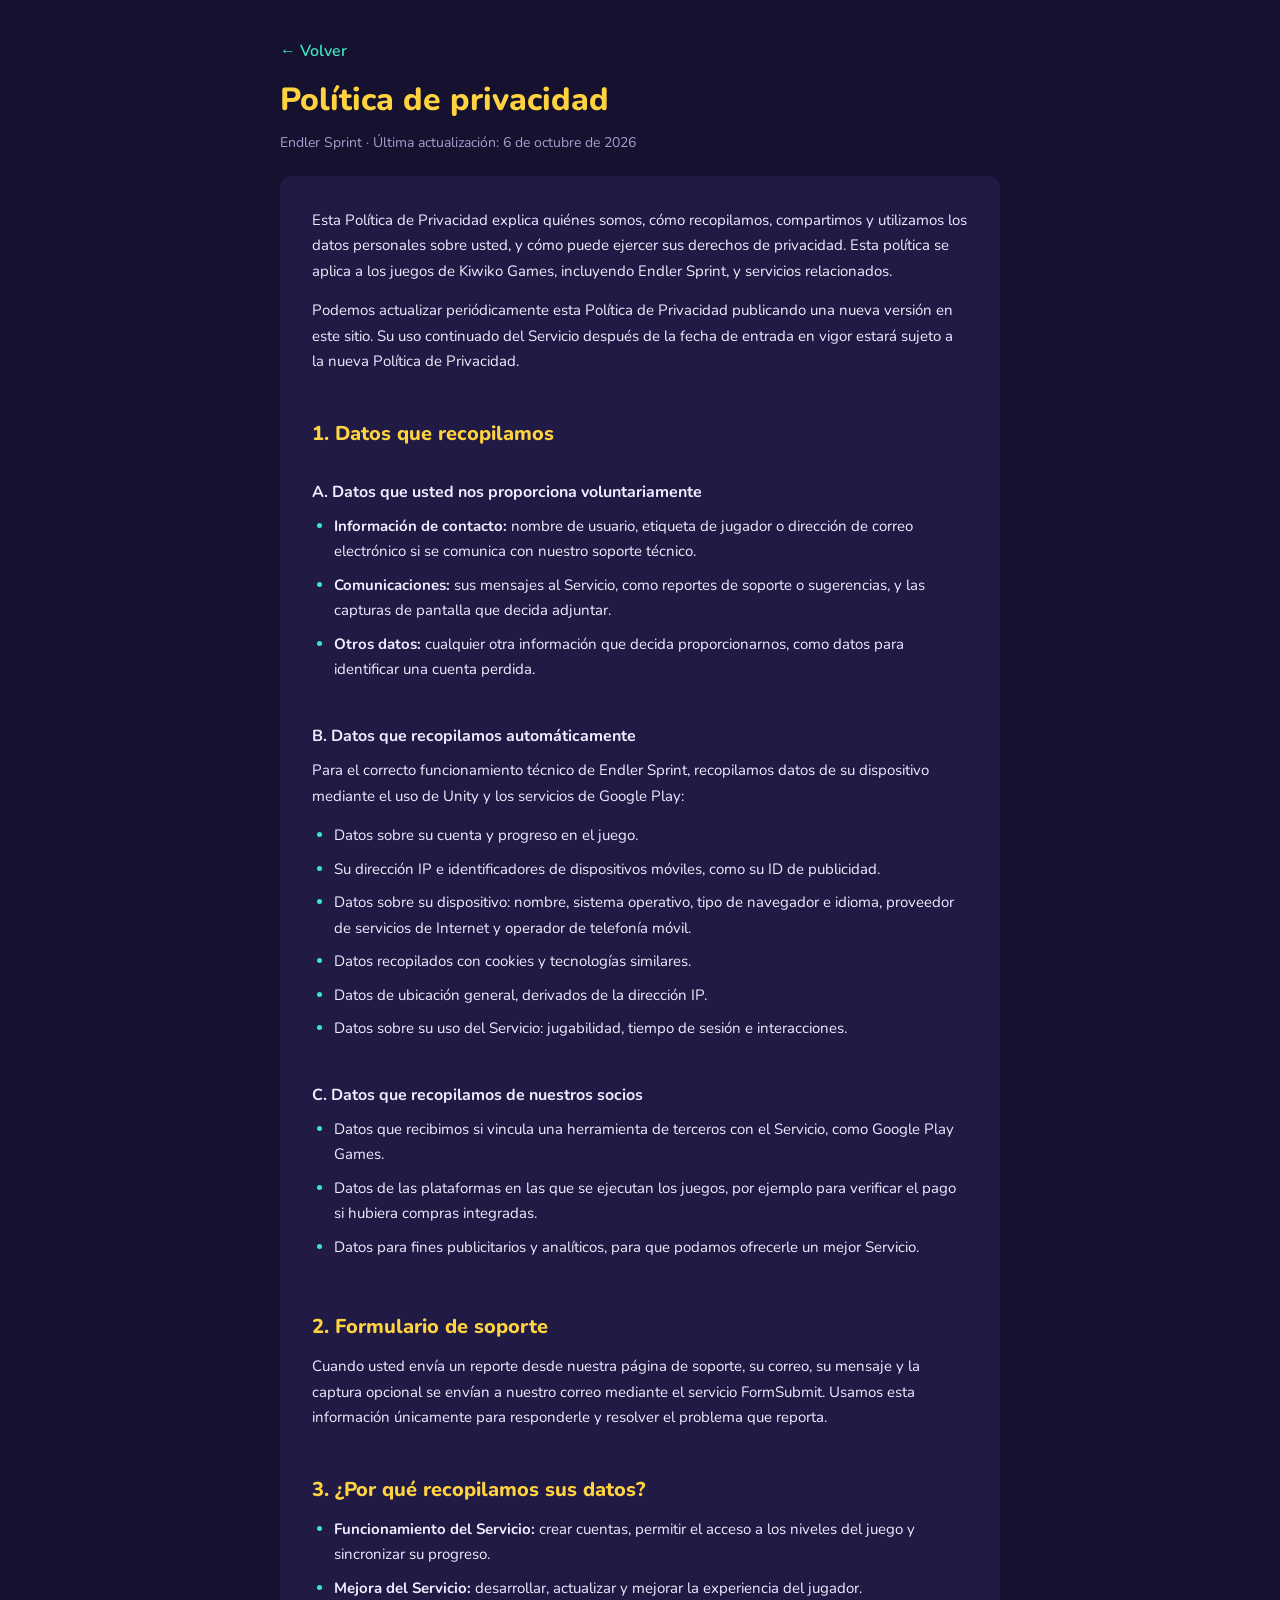
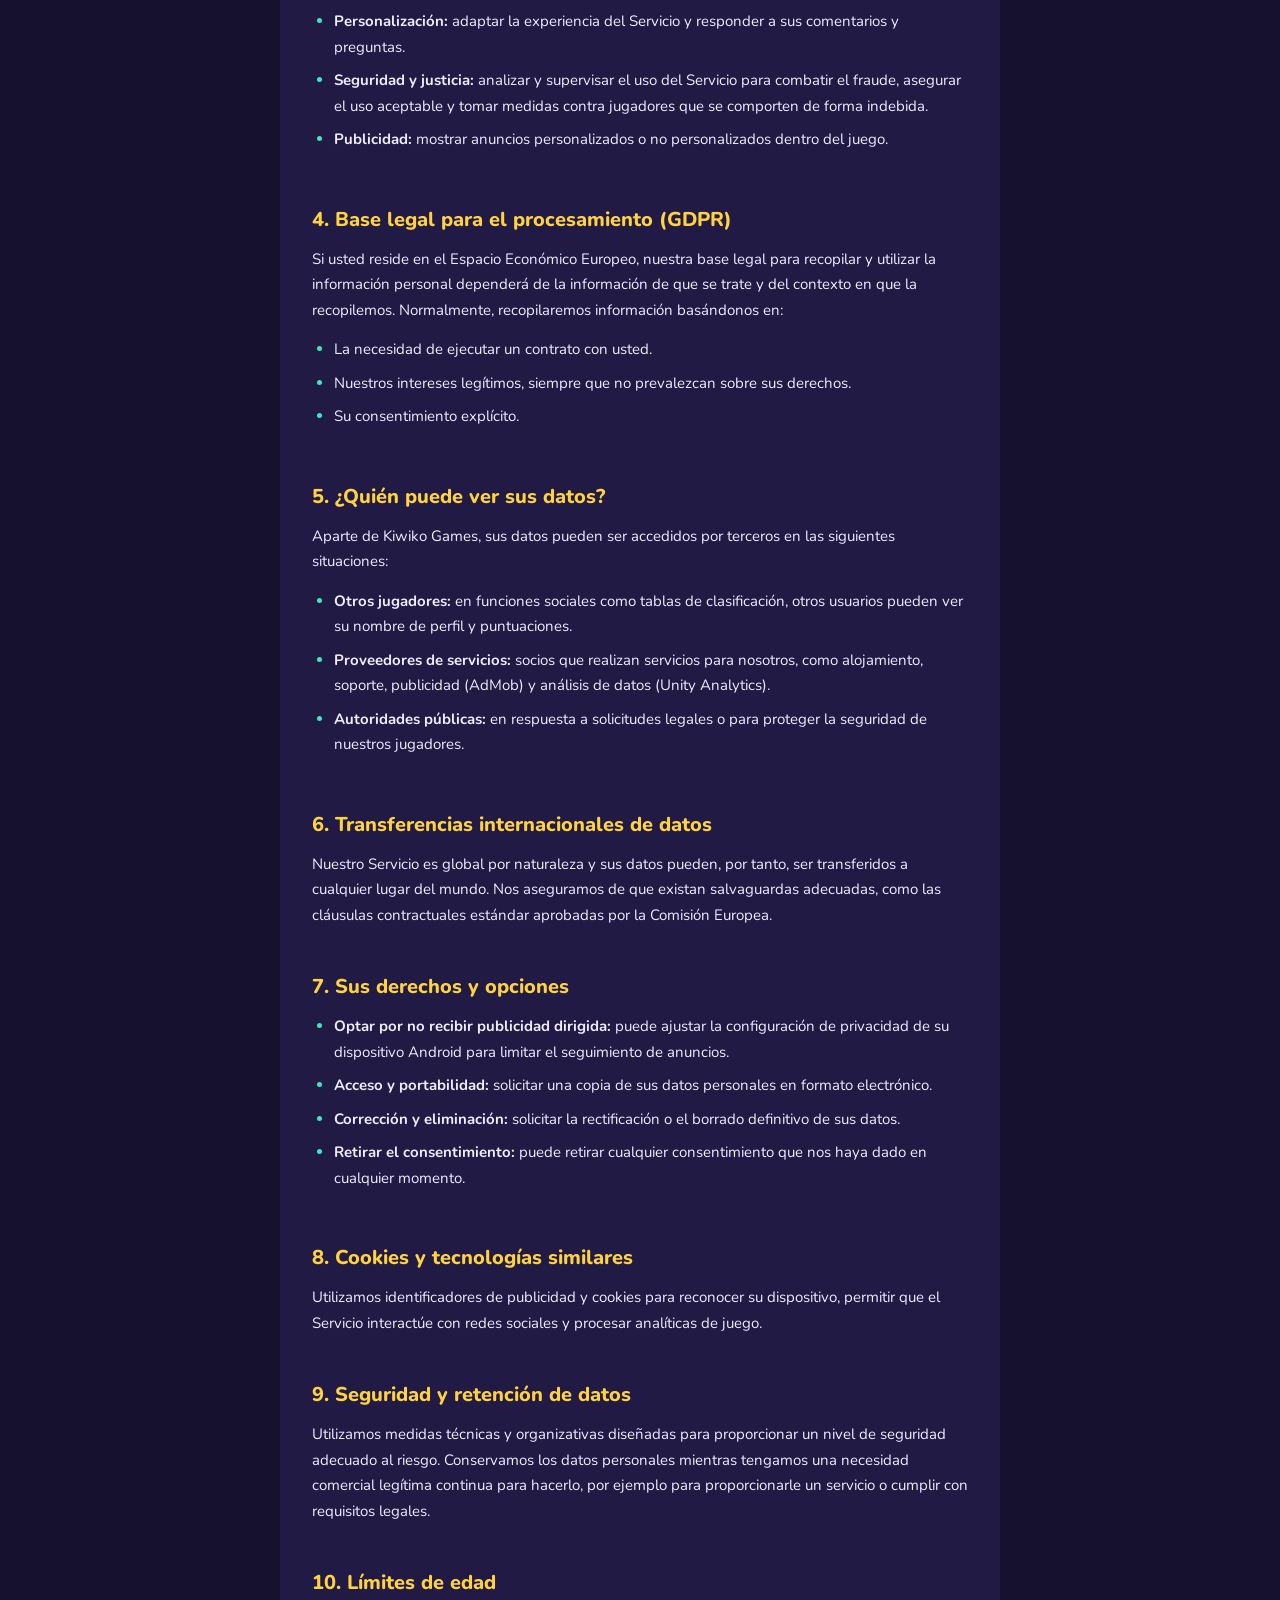
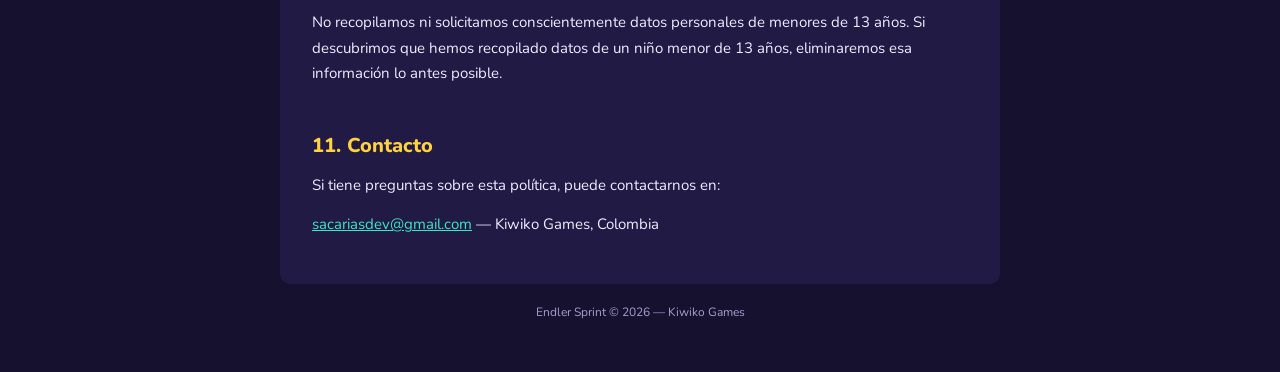
==== privacy.html @ c8836e33 "Add files via upload" ====
<!DOCTYPE html>
<html lang="es">
<head>
<meta charset="UTF-8">
<meta name="viewport" content="width=device-width, initial-scale=1.0">
<title>Endler Sprint — Política de privacidad</title>
<link rel="preconnect" href="https://fonts.googleapis.com">
<link rel="preconnect" href="https://fonts.gstatic.com" crossorigin>
<link href="https://fonts.googleapis.com/css2?family=Nunito:wght@400;600;700;800&display=swap" rel="stylesheet">
<link rel="stylesheet" href="style.css">
</head>
<body>
  <main class="wrap wrap--doc">
    <a href="index.html" class="back">← Volver</a>
    <h1 class="title">Política de privacidad</h1>
    <p class="meta">Endler Sprint · Última actualización: 6 de octubre de 2026</p>

    <article class="panel doc">
      <p>Esta Política de Privacidad explica quiénes somos, cómo recopilamos, compartimos y utilizamos los datos personales sobre usted, y cómo puede ejercer sus derechos de privacidad. Esta política se aplica a los juegos de Kiwiko Games, incluyendo Endler Sprint, y servicios relacionados.</p>
      <p>Podemos actualizar periódicamente esta Política de Privacidad publicando una nueva versión en este sitio. Su uso continuado del Servicio después de la fecha de entrada en vigor estará sujeto a la nueva Política de Privacidad.</p>

      <h2>1. Datos que recopilamos</h2>
      <h3>A. Datos que usted nos proporciona voluntariamente</h3>
      <ul>
        <li><strong>Información de contacto:</strong> nombre de usuario, etiqueta de jugador o dirección de correo electrónico si se comunica con nuestro soporte técnico.</li>
        <li><strong>Comunicaciones:</strong> sus mensajes al Servicio, como reportes de soporte o sugerencias, y las capturas de pantalla que decida adjuntar.</li>
        <li><strong>Otros datos:</strong> cualquier otra información que decida proporcionarnos, como datos para identificar una cuenta perdida.</li>
      </ul>

      <h3>B. Datos que recopilamos automáticamente</h3>
      <p>Para el correcto funcionamiento técnico de Endler Sprint, recopilamos datos de su dispositivo mediante el uso de Unity y los servicios de Google Play:</p>
      <ul>
        <li>Datos sobre su cuenta y progreso en el juego.</li>
        <li>Su dirección IP e identificadores de dispositivos móviles, como su ID de publicidad.</li>
        <li>Datos sobre su dispositivo: nombre, sistema operativo, tipo de navegador e idioma, proveedor de servicios de Internet y operador de telefonía móvil.</li>
        <li>Datos recopilados con cookies y tecnologías similares.</li>
        <li>Datos de ubicación general, derivados de la dirección IP.</li>
        <li>Datos sobre su uso del Servicio: jugabilidad, tiempo de sesión e interacciones.</li>
      </ul>

      <h3>C. Datos que recopilamos de nuestros socios</h3>
      <ul>
        <li>Datos que recibimos si vincula una herramienta de terceros con el Servicio, como Google Play Games.</li>
        <li>Datos de las plataformas en las que se ejecutan los juegos, por ejemplo para verificar el pago si hubiera compras integradas.</li>
        <li>Datos para fines publicitarios y analíticos, para que podamos ofrecerle un mejor Servicio.</li>
      </ul>

      <h2>2. Formulario de soporte</h2>
      <p>Cuando usted envía un reporte desde nuestra página de soporte, su correo, su mensaje y la captura opcional se envían a nuestro correo mediante el servicio FormSubmit. Usamos esta información únicamente para responderle y resolver el problema que reporta.</p>

      <h2>3. ¿Por qué recopilamos sus datos?</h2>
      <ul>
        <li><strong>Funcionamiento del Servicio:</strong> crear cuentas, permitir el acceso a los niveles del juego y sincronizar su progreso.</li>
        <li><strong>Mejora del Servicio:</strong> desarrollar, actualizar y mejorar la experiencia del jugador.</li>
        <li><strong>Personalización:</strong> adaptar la experiencia del Servicio y responder a sus comentarios y preguntas.</li>
        <li><strong>Seguridad y justicia:</strong> analizar y supervisar el uso del Servicio para combatir el fraude, asegurar el uso aceptable y tomar medidas contra jugadores que se comporten de forma indebida.</li>
        <li><strong>Publicidad:</strong> mostrar anuncios personalizados o no personalizados dentro del juego.</li>
      </ul>

      <h2>4. Base legal para el procesamiento (GDPR)</h2>
      <p>Si usted reside en el Espacio Económico Europeo, nuestra base legal para recopilar y utilizar la información personal dependerá de la información de que se trate y del contexto en que la recopilemos. Normalmente, recopilaremos información basándonos en:</p>
      <ul>
        <li>La necesidad de ejecutar un contrato con usted.</li>
        <li>Nuestros intereses legítimos, siempre que no prevalezcan sobre sus derechos.</li>
        <li>Su consentimiento explícito.</li>
      </ul>

      <h2>5. ¿Quién puede ver sus datos?</h2>
      <p>Aparte de Kiwiko Games, sus datos pueden ser accedidos por terceros en las siguientes situaciones:</p>
      <ul>
        <li><strong>Otros jugadores:</strong> en funciones sociales como tablas de clasificación, otros usuarios pueden ver su nombre de perfil y puntuaciones.</li>
        <li><strong>Proveedores de servicios:</strong> socios que realizan servicios para nosotros, como alojamiento, soporte, publicidad (AdMob) y análisis de datos (Unity Analytics).</li>
        <li><strong>Autoridades públicas:</strong> en respuesta a solicitudes legales o para proteger la seguridad de nuestros jugadores.</li>
      </ul>

      <h2>6. Transferencias internacionales de datos</h2>
      <p>Nuestro Servicio es global por naturaleza y sus datos pueden, por tanto, ser transferidos a cualquier lugar del mundo. Nos aseguramos de que existan salvaguardas adecuadas, como las cláusulas contractuales estándar aprobadas por la Comisión Europea.</p>

      <h2>7. Sus derechos y opciones</h2>
      <ul>
        <li><strong>Optar por no recibir publicidad dirigida:</strong> puede ajustar la configuración de privacidad de su dispositivo Android para limitar el seguimiento de anuncios.</li>
        <li><strong>Acceso y portabilidad:</strong> solicitar una copia de sus datos personales en formato electrónico.</li>
        <li><strong>Corrección y eliminación:</strong> solicitar la rectificación o el borrado definitivo de sus datos.</li>
        <li><strong>Retirar el consentimiento:</strong> puede retirar cualquier consentimiento que nos haya dado en cualquier momento.</li>
      </ul>

      <h2>8. Cookies y tecnologías similares</h2>
      <p>Utilizamos identificadores de publicidad y cookies para reconocer su dispositivo, permitir que el Servicio interactúe con redes sociales y procesar analíticas de juego.</p>

      <h2>9. Seguridad y retención de datos</h2>
      <p>Utilizamos medidas técnicas y organizativas diseñadas para proporcionar un nivel de seguridad adecuado al riesgo. Conservamos los datos personales mientras tengamos una necesidad comercial legítima continua para hacerlo, por ejemplo para proporcionarle un servicio o cumplir con requisitos legales.</p>

      <h2>10. Límites de edad</h2>
      <p>No recopilamos ni solicitamos conscientemente datos personales de menores de 13 años. Si descubrimos que hemos recopilado datos de un niño menor de 13 años, eliminaremos esa información lo antes posible.</p>

      <h2>11. Contacto</h2>
      <p>Si tiene preguntas sobre esta política, puede contactarnos en:</p>
      <p><a href="mailto:sacariasdev@gmail.com">sacariasdev@gmail.com</a> — Kiwiko Games, Colombia</p>
    </article>

    <p class="footnote">Endler Sprint © 2026 — Kiwiko Games</p>
  </main>
</body>
</html>
---- style.css ----
:root {
  --night: #15112e;
  --panel: #201a45;
  --field: #2b2459;
  --text: #f1ecff;
  --soft: #a79fd0;
  --sun: #ffd23f;
  --mint: #3ee6c1;
  --pink: #ff4f81;
  --line: rgba(241, 236, 255, 0.14);
}

* { box-sizing: border-box; }

body {
  margin: 0;
  min-height: 100vh;
  font-family: "Nunito", sans-serif;
  color: var(--text);
  background: var(--night);
  display: flex;
  justify-content: center;
  padding: 40px 16px;
}

.wrap { width: 100%; max-width: 520px; }

.title {
  font-family: "Nunito", sans-serif;
  font-weight: 800;
  font-size: 32px;
  line-height: 1.15;
  margin: 0 0 14px;
  color: var(--sun);
}
.title--small { font-size: 30px; margin-top: 18px; }

.lead { margin: 0 0 24px; color: var(--soft); line-height: 1.55; }

/* --- Formulario --- */
.panel {
  background: var(--panel);
  border-radius: 10px;
  padding: 24px;
  display: flex;
  flex-direction: column;
  gap: 18px;
}
.thanks { align-items: flex-start; }
.panel__head {
  width: 100%;
  display: flex;
  justify-content: space-between;
  align-items: center;
  padding-bottom: 14px;
  border-bottom: 2px dashed var(--line);
  font-weight: 600;
}
.tag {
  font-family: "Nunito", sans-serif;
  font-weight: 700;
  font-size: 12px;
  color: var(--night);
  background: var(--sun);
  padding: 6px 8px;
  border-radius: 4px;
}

.field { display: flex; flex-direction: column; gap: 6px; }
.field label { font-weight: 600; font-size: 14px; }

input[type="email"], textarea, select {
  font: inherit;
  font-size: 15px;
  color: var(--text);
  background: var(--field);
  border: 1.5px solid transparent;
  border-radius: 8px;
  padding: 12px 14px;
  resize: vertical;
}
input::placeholder, textarea::placeholder { color: rgba(241, 236, 255, 0.4); }
input:focus, textarea:focus, select:focus { outline: none; border-color: var(--mint); }

.char-count { align-self: flex-end; font-size: 12px; color: var(--soft); }

.upload { display: flex; align-items: center; gap: 12px; flex-wrap: wrap; }
.upload input[type="file"] {
  position: absolute; width: 1px; height: 1px; overflow: hidden; clip: rect(0 0 0 0);
}
.upload__button {
  font-weight: 600;
  font-size: 14px;
  border: 1.5px dashed var(--soft);
  border-radius: 8px;
  padding: 10px 16px;
  cursor: pointer;
}
.upload__button:hover { border-color: var(--mint); color: var(--mint); }
.upload input[type="file"]:focus-visible + .upload__button { outline: 2px solid var(--mint); outline-offset: 2px; }
.upload__filename { font-size: 13px; color: var(--soft); }
.upload__preview {
  max-width: 100%; max-height: 160px; border-radius: 8px;
  border: 1.5px solid var(--line); object-fit: cover;
}

.send {
  font-family: "Nunito", sans-serif;
  font-weight: 800;
  font-size: 16px;
  color: var(--night);
  background: var(--pink);
  border: none;
  border-radius: 8px;
  padding: 16px 20px;
  cursor: pointer;
  box-shadow: 0 5px 0 #b82f58;
  transition: transform 0.1s, box-shadow 0.1s;
}
.send:active { transform: translateY(4px); box-shadow: 0 1px 0 #b82f58; }
.send:disabled { opacity: 0.6; cursor: default; }
.send:focus-visible, .ghost:focus-visible { outline: 2px solid var(--sun); outline-offset: 3px; }

.error-state { margin: 0; font-size: 13px; color: var(--pink); }

.ghost {
  display: inline-block;
  font-weight: 600;
  font-size: 14px;
  color: var(--text);
  border: 1.5px solid var(--text);
  border-radius: 8px;
  padding: 10px 18px;
  text-decoration: none;
}
.ghost:hover { background: var(--text); color: var(--night); }

.footnote { text-align: center; margin-top: 20px; font-size: 12px; color: var(--soft); }

@media (max-width: 420px) {
  .title { font-size: 26px; }
  .panel { padding: 18px; }
}

/* --- Página de política de privacidad --- */
.wrap--doc { max-width: 720px; }
.back {
  display: inline-block;
  margin-bottom: 20px;
  color: var(--mint);
  font-weight: 600;
  text-decoration: none;
}
.back:hover { text-decoration: underline; }
.meta { margin: 0 0 24px; color: var(--soft); font-size: 14px; }
.doc { gap: 0; padding: 32px; line-height: 1.7; font-size: 15px; }
.doc p { margin: 0 0 14px; }
.doc h2 { font-size: 20px; font-weight: 800; color: var(--sun); margin: 28px 0 10px; }
.doc h3 { font-size: 16px; font-weight: 700; margin: 18px 0 8px; }
.doc ul { margin: 0 0 14px; padding-left: 22px; }
.doc li { margin-bottom: 8px; }
.doc li::marker { color: var(--mint); }
.doc a { color: var(--mint); }
.doc > :first-child { margin-top: 0; }
@media (max-width: 420px) { .doc { padding: 20px; } }

.foot-link { color: var(--mint); }
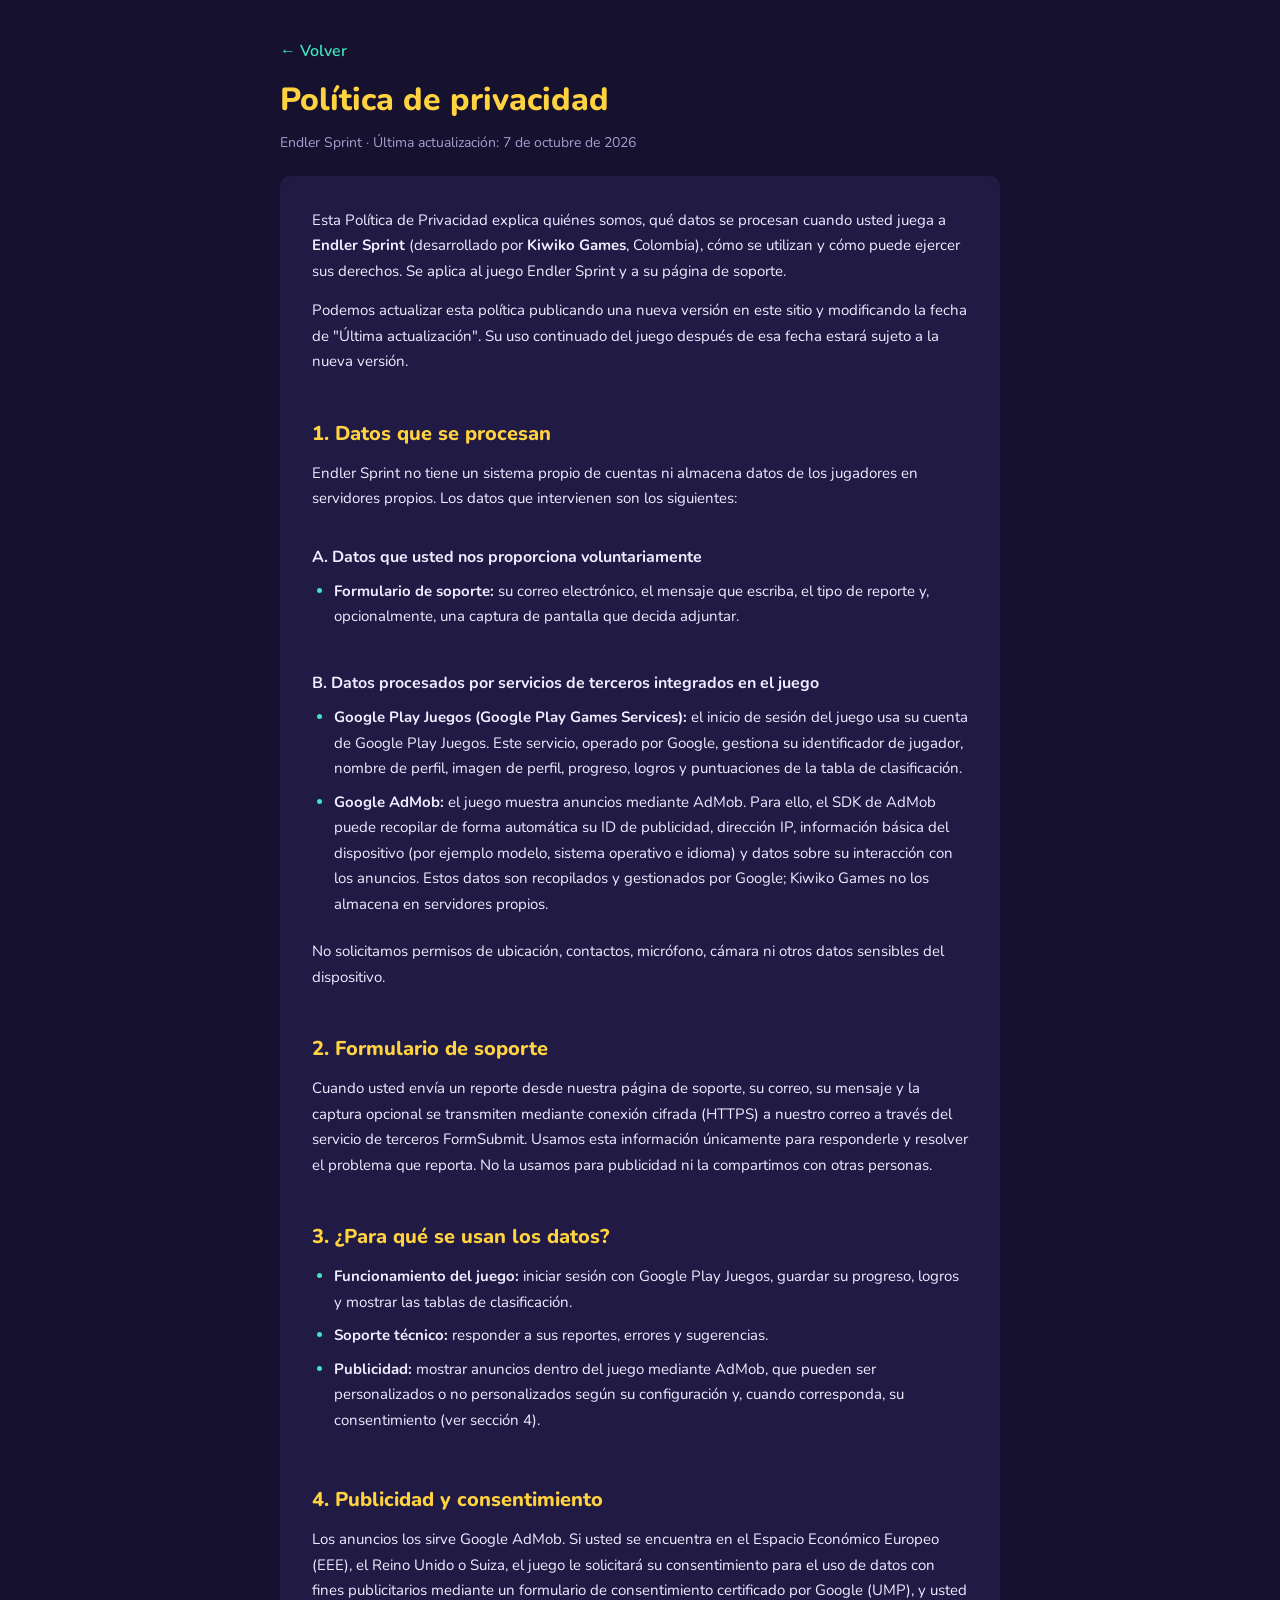
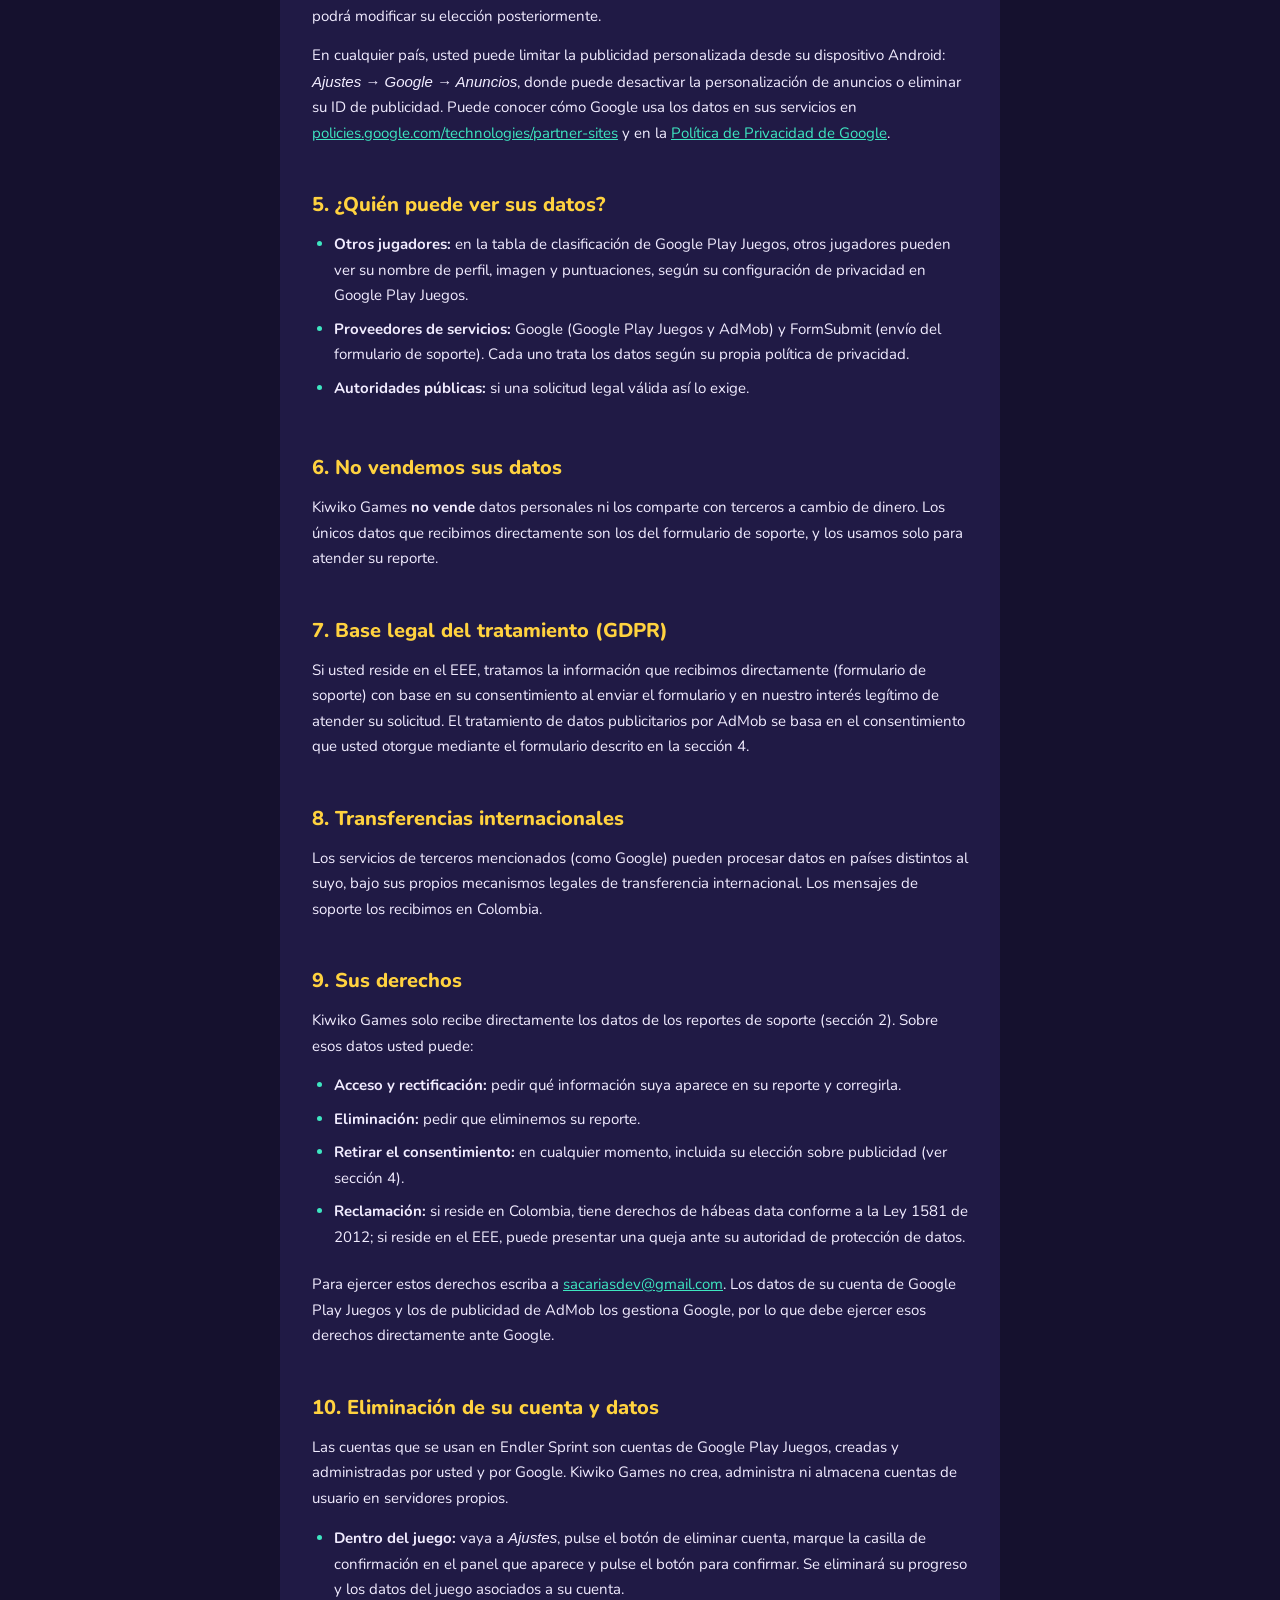
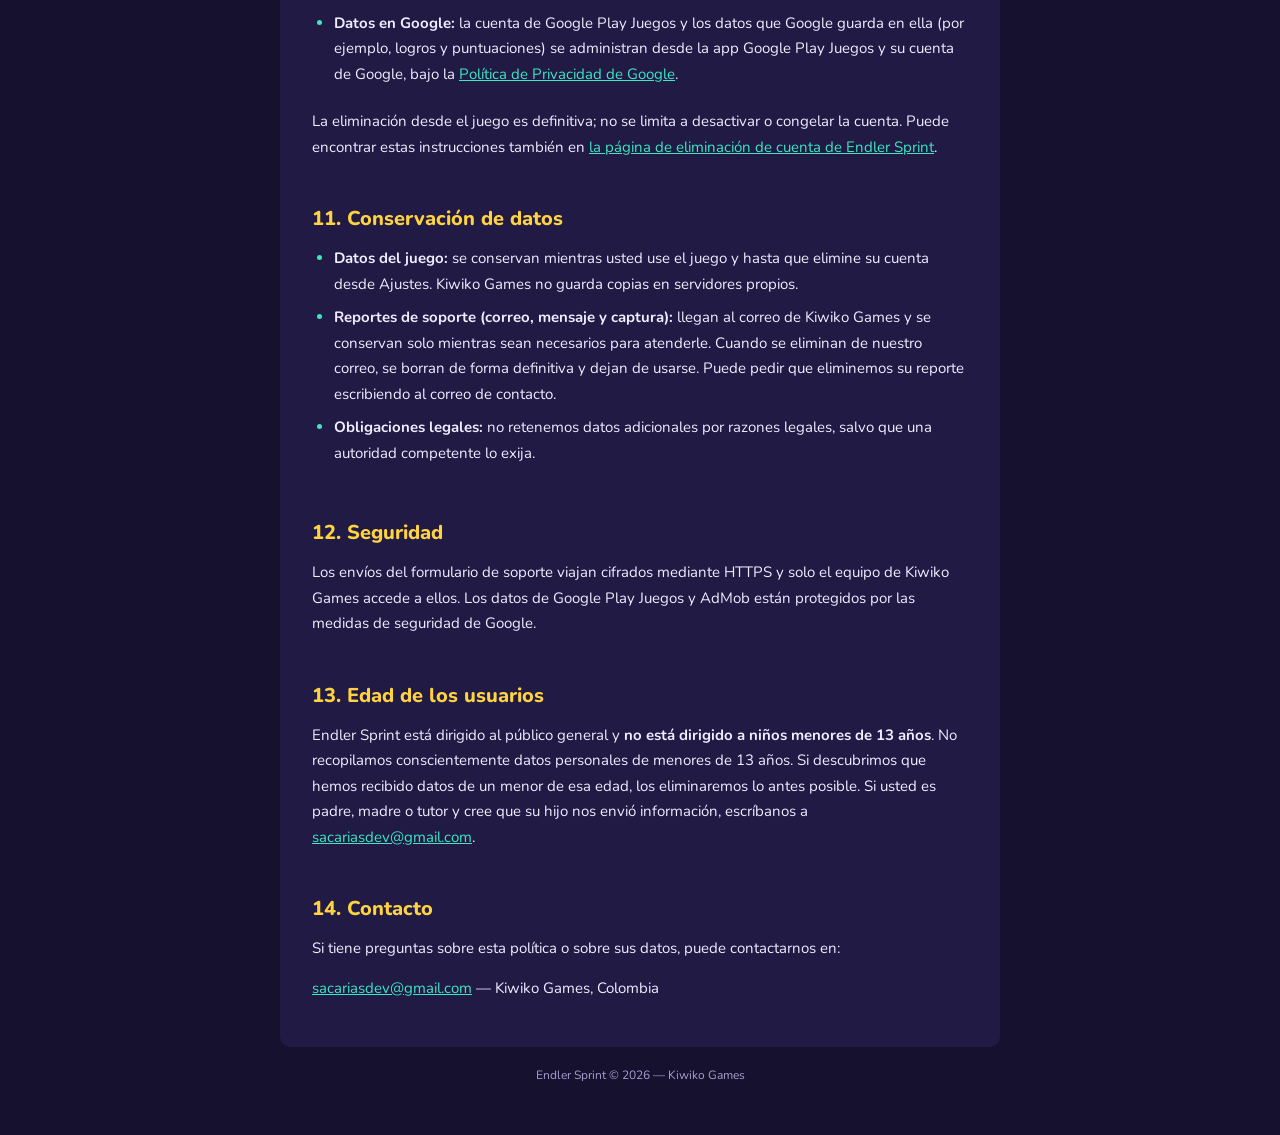
==== commit 97434964: "Add files via upload" ====
--- a/privacy.html
+++ b/privacy.html
@@ -13,88 +13,90 @@
   <main class="wrap wrap--doc">
     <a href="index.html" class="back">← Volver</a>
     <h1 class="title">Política de privacidad</h1>
-    <p class="meta">Endler Sprint · Última actualización: 6 de octubre de 2026</p>
+    <p class="meta">Endler Sprint · Última actualización: 7 de octubre de 2026</p>
 
     <article class="panel doc">
-      <p>Esta Política de Privacidad explica quiénes somos, cómo recopilamos, compartimos y utilizamos los datos personales sobre usted, y cómo puede ejercer sus derechos de privacidad. Esta política se aplica a los juegos de Kiwiko Games, incluyendo Endler Sprint, y servicios relacionados.</p>
-      <p>Podemos actualizar periódicamente esta Política de Privacidad publicando una nueva versión en este sitio. Su uso continuado del Servicio después de la fecha de entrada en vigor estará sujeto a la nueva Política de Privacidad.</p>
+      <p>Esta Política de Privacidad explica quiénes somos, qué datos se procesan cuando usted juega a <strong>Endler Sprint</strong> (desarrollado por <strong>Kiwiko Games</strong>, Colombia), cómo se utilizan y cómo puede ejercer sus derechos. Se aplica al juego Endler Sprint y a su página de soporte.</p>
+      <p>Podemos actualizar esta política publicando una nueva versión en este sitio y modificando la fecha de "Última actualización". Su uso continuado del juego después de esa fecha estará sujeto a la nueva versión.</p>
 
-      <h2>1. Datos que recopilamos</h2>
+      <h2>1. Datos que se procesan</h2>
+      <p>Endler Sprint no tiene un sistema propio de cuentas ni almacena datos de los jugadores en servidores propios. Los datos que intervienen son los siguientes:</p>
+
       <h3>A. Datos que usted nos proporciona voluntariamente</h3>
       <ul>
-        <li><strong>Información de contacto:</strong> nombre de usuario, etiqueta de jugador o dirección de correo electrónico si se comunica con nuestro soporte técnico.</li>
-        <li><strong>Comunicaciones:</strong> sus mensajes al Servicio, como reportes de soporte o sugerencias, y las capturas de pantalla que decida adjuntar.</li>
-        <li><strong>Otros datos:</strong> cualquier otra información que decida proporcionarnos, como datos para identificar una cuenta perdida.</li>
+        <li><strong>Formulario de soporte:</strong> su correo electrónico, el mensaje que escriba, el tipo de reporte y, opcionalmente, una captura de pantalla que decida adjuntar.</li>
       </ul>
 
-      <h3>B. Datos que recopilamos automáticamente</h3>
-      <p>Para el correcto funcionamiento técnico de Endler Sprint, recopilamos datos de su dispositivo mediante el uso de Unity y los servicios de Google Play:</p>
+      <h3>B. Datos procesados por servicios de terceros integrados en el juego</h3>
       <ul>
-        <li>Datos sobre su cuenta y progreso en el juego.</li>
-        <li>Su dirección IP e identificadores de dispositivos móviles, como su ID de publicidad.</li>
-        <li>Datos sobre su dispositivo: nombre, sistema operativo, tipo de navegador e idioma, proveedor de servicios de Internet y operador de telefonía móvil.</li>
-        <li>Datos recopilados con cookies y tecnologías similares.</li>
-        <li>Datos de ubicación general, derivados de la dirección IP.</li>
-        <li>Datos sobre su uso del Servicio: jugabilidad, tiempo de sesión e interacciones.</li>
+        <li><strong>Google Play Juegos (Google Play Games Services):</strong> el inicio de sesión del juego usa su cuenta de Google Play Juegos. Este servicio, operado por Google, gestiona su identificador de jugador, nombre de perfil, imagen de perfil, progreso, logros y puntuaciones de la tabla de clasificación.</li>
+        <li><strong>Google AdMob:</strong> el juego muestra anuncios mediante AdMob. Para ello, el SDK de AdMob puede recopilar de forma automática su ID de publicidad, dirección IP, información básica del dispositivo (por ejemplo modelo, sistema operativo e idioma) y datos sobre su interacción con los anuncios. Estos datos son recopilados y gestionados por Google; Kiwiko Games no los almacena en servidores propios.</li>
+      </ul>
+      <p>No solicitamos permisos de ubicación, contactos, micrófono, cámara ni otros datos sensibles del dispositivo.</p>
+
+      <h2>2. Formulario de soporte</h2>
+      <p>Cuando usted envía un reporte desde nuestra página de soporte, su correo, su mensaje y la captura opcional se transmiten mediante conexión cifrada (HTTPS) a nuestro correo a través del servicio de terceros FormSubmit. Usamos esta información únicamente para responderle y resolver el problema que reporta. No la usamos para publicidad ni la compartimos con otras personas.</p>
+
+      <h2>3. ¿Para qué se usan los datos?</h2>
+      <ul>
+        <li><strong>Funcionamiento del juego:</strong> iniciar sesión con Google Play Juegos, guardar su progreso, logros y mostrar las tablas de clasificación.</li>
+        <li><strong>Soporte técnico:</strong> responder a sus reportes, errores y sugerencias.</li>
+        <li><strong>Publicidad:</strong> mostrar anuncios dentro del juego mediante AdMob, que pueden ser personalizados o no personalizados según su configuración y, cuando corresponda, su consentimiento (ver sección 4).</li>
       </ul>
 
-      <h3>C. Datos que recopilamos de nuestros socios</h3>
+      <h2>4. Publicidad y consentimiento</h2>
+      <p>Los anuncios los sirve Google AdMob. Si usted se encuentra en el Espacio Económico Europeo (EEE), el Reino Unido o Suiza, el juego le solicitará su consentimiento para el uso de datos con fines publicitarios mediante un formulario de consentimiento certificado por Google (UMP), y usted podrá modificar su elección posteriormente.</p>
+      <p>En cualquier país, usted puede limitar la publicidad personalizada desde su dispositivo Android: <em>Ajustes → Google → Anuncios</em>, donde puede desactivar la personalización de anuncios o eliminar su ID de publicidad. Puede conocer cómo Google usa los datos en sus servicios en <a href="https://policies.google.com/technologies/partner-sites" target="_blank" rel="noopener">policies.google.com/technologies/partner-sites</a> y en la <a href="https://policies.google.com/privacy" target="_blank" rel="noopener">Política de Privacidad de Google</a>.</p>
+
+      <h2>5. ¿Quién puede ver sus datos?</h2>
       <ul>
-        <li>Datos que recibimos si vincula una herramienta de terceros con el Servicio, como Google Play Games.</li>
-        <li>Datos de las plataformas en las que se ejecutan los juegos, por ejemplo para verificar el pago si hubiera compras integradas.</li>
-        <li>Datos para fines publicitarios y analíticos, para que podamos ofrecerle un mejor Servicio.</li>
+        <li><strong>Otros jugadores:</strong> en la tabla de clasificación de Google Play Juegos, otros jugadores pueden ver su nombre de perfil, imagen y puntuaciones, según su configuración de privacidad en Google Play Juegos.</li>
+        <li><strong>Proveedores de servicios:</strong> Google (Google Play Juegos y AdMob) y FormSubmit (envío del formulario de soporte). Cada uno trata los datos según su propia política de privacidad.</li>
+        <li><strong>Autoridades públicas:</strong> si una solicitud legal válida así lo exige.</li>
       </ul>
 
-      <h2>2. Formulario de soporte</h2>
-      <p>Cuando usted envía un reporte desde nuestra página de soporte, su correo, su mensaje y la captura opcional se envían a nuestro correo mediante el servicio FormSubmit. Usamos esta información únicamente para responderle y resolver el problema que reporta.</p>
+      <h2>6. No vendemos sus datos</h2>
+      <p>Kiwiko Games <strong>no vende</strong> datos personales ni los comparte con terceros a cambio de dinero. Los únicos datos que recibimos directamente son los del formulario de soporte, y los usamos solo para atender su reporte.</p>
 
-      <h2>3. ¿Por qué recopilamos sus datos?</h2>
+      <h2>7. Base legal del tratamiento (GDPR)</h2>
+      <p>Si usted reside en el EEE, tratamos la información que recibimos directamente (formulario de soporte) con base en su consentimiento al enviar el formulario y en nuestro interés legítimo de atender su solicitud. El tratamiento de datos publicitarios por AdMob se basa en el consentimiento que usted otorgue mediante el formulario descrito en la sección 4.</p>
+
+      <h2>8. Transferencias internacionales</h2>
+      <p>Los servicios de terceros mencionados (como Google) pueden procesar datos en países distintos al suyo, bajo sus propios mecanismos legales de transferencia internacional. Los mensajes de soporte los recibimos en Colombia.</p>
+
+      <h2>9. Sus derechos</h2>
+      <p>Kiwiko Games solo recibe directamente los datos de los reportes de soporte (sección 2). Sobre esos datos usted puede:</p>
       <ul>
-        <li><strong>Funcionamiento del Servicio:</strong> crear cuentas, permitir el acceso a los niveles del juego y sincronizar su progreso.</li>
-        <li><strong>Mejora del Servicio:</strong> desarrollar, actualizar y mejorar la experiencia del jugador.</li>
-        <li><strong>Personalización:</strong> adaptar la experiencia del Servicio y responder a sus comentarios y preguntas.</li>
-        <li><strong>Seguridad y justicia:</strong> analizar y supervisar el uso del Servicio para combatir el fraude, asegurar el uso aceptable y tomar medidas contra jugadores que se comporten de forma indebida.</li>
-        <li><strong>Publicidad:</strong> mostrar anuncios personalizados o no personalizados dentro del juego.</li>
+        <li><strong>Acceso y rectificación:</strong> pedir qué información suya aparece en su reporte y corregirla.</li>
+        <li><strong>Eliminación:</strong> pedir que eliminemos su reporte.</li>
+        <li><strong>Retirar el consentimiento:</strong> en cualquier momento, incluida su elección sobre publicidad (ver sección 4).</li>
+        <li><strong>Reclamación:</strong> si reside en Colombia, tiene derechos de hábeas data conforme a la Ley 1581 de 2012; si reside en el EEE, puede presentar una queja ante su autoridad de protección de datos.</li>
+      </ul>
+      <p>Para ejercer estos derechos escriba a <a href="mailto:sacariasdev@gmail.com">sacariasdev@gmail.com</a>. Los datos de su cuenta de Google Play Juegos y los de publicidad de AdMob los gestiona Google, por lo que debe ejercer esos derechos directamente ante Google.</p>
+
+      <h2 id="eliminar-cuenta">10. Eliminación de su cuenta y datos</h2>
+      <p>Las cuentas que se usan en Endler Sprint son cuentas de Google Play Juegos, creadas y administradas por usted y por Google. Kiwiko Games no crea, administra ni almacena cuentas de usuario en servidores propios.</p>
+      <ul>
+        <li><strong>Dentro del juego:</strong> vaya a <em>Ajustes</em>, pulse el botón de eliminar cuenta, marque la casilla de confirmación en el panel que aparece y pulse el botón para confirmar. Se eliminará su progreso y los datos del juego asociados a su cuenta.</li>
+        <li><strong>Datos en Google:</strong> la cuenta de Google Play Juegos y los datos que Google guarda en ella (por ejemplo, logros y puntuaciones) se administran desde la app Google Play Juegos y su cuenta de Google, bajo la <a href="https://policies.google.com/privacy" target="_blank" rel="noopener">Política de Privacidad de Google</a>.</li>
+      </ul>
+      <p>La eliminación desde el juego es definitiva; no se limita a desactivar o congelar la cuenta. Puede encontrar estas instrucciones también en <a href="eliminar-cuenta.html">la página de eliminación de cuenta de Endler Sprint</a>.</p>
+
+      <h2>11. Conservación de datos</h2>
+      <ul>
+        <li><strong>Datos del juego:</strong> se conservan mientras usted use el juego y hasta que elimine su cuenta desde Ajustes. Kiwiko Games no guarda copias en servidores propios.</li>
+        <li><strong>Reportes de soporte (correo, mensaje y captura):</strong> llegan al correo de Kiwiko Games y se conservan solo mientras sean necesarios para atenderle. Cuando se eliminan de nuestro correo, se borran de forma definitiva y dejan de usarse. Puede pedir que eliminemos su reporte escribiendo al correo de contacto.</li>
+        <li><strong>Obligaciones legales:</strong> no retenemos datos adicionales por razones legales, salvo que una autoridad competente lo exija.</li>
       </ul>
 
-      <h2>4. Base legal para el procesamiento (GDPR)</h2>
-      <p>Si usted reside en el Espacio Económico Europeo, nuestra base legal para recopilar y utilizar la información personal dependerá de la información de que se trate y del contexto en que la recopilemos. Normalmente, recopilaremos información basándonos en:</p>
-      <ul>
-        <li>La necesidad de ejecutar un contrato con usted.</li>
-        <li>Nuestros intereses legítimos, siempre que no prevalezcan sobre sus derechos.</li>
-        <li>Su consentimiento explícito.</li>
-      </ul>
+      <h2>12. Seguridad</h2>
+      <p>Los envíos del formulario de soporte viajan cifrados mediante HTTPS y solo el equipo de Kiwiko Games accede a ellos. Los datos de Google Play Juegos y AdMob están protegidos por las medidas de seguridad de Google.</p>
 
-      <h2>5. ¿Quién puede ver sus datos?</h2>
-      <p>Aparte de Kiwiko Games, sus datos pueden ser accedidos por terceros en las siguientes situaciones:</p>
-      <ul>
-        <li><strong>Otros jugadores:</strong> en funciones sociales como tablas de clasificación, otros usuarios pueden ver su nombre de perfil y puntuaciones.</li>
-        <li><strong>Proveedores de servicios:</strong> socios que realizan servicios para nosotros, como alojamiento, soporte, publicidad (AdMob) y análisis de datos (Unity Analytics).</li>
-        <li><strong>Autoridades públicas:</strong> en respuesta a solicitudes legales o para proteger la seguridad de nuestros jugadores.</li>
-      </ul>
+      <h2>13. Edad de los usuarios</h2>
+      <p>Endler Sprint está dirigido al público general y <strong>no está dirigido a niños menores de 13 años</strong>. No recopilamos conscientemente datos personales de menores de 13 años. Si descubrimos que hemos recibido datos de un menor de esa edad, los eliminaremos lo antes posible. Si usted es padre, madre o tutor y cree que su hijo nos envió información, escríbanos a <a href="mailto:sacariasdev@gmail.com">sacariasdev@gmail.com</a>.</p>
 
-      <h2>6. Transferencias internacionales de datos</h2>
-      <p>Nuestro Servicio es global por naturaleza y sus datos pueden, por tanto, ser transferidos a cualquier lugar del mundo. Nos aseguramos de que existan salvaguardas adecuadas, como las cláusulas contractuales estándar aprobadas por la Comisión Europea.</p>
-
-      <h2>7. Sus derechos y opciones</h2>
-      <ul>
-        <li><strong>Optar por no recibir publicidad dirigida:</strong> puede ajustar la configuración de privacidad de su dispositivo Android para limitar el seguimiento de anuncios.</li>
-        <li><strong>Acceso y portabilidad:</strong> solicitar una copia de sus datos personales en formato electrónico.</li>
-        <li><strong>Corrección y eliminación:</strong> solicitar la rectificación o el borrado definitivo de sus datos.</li>
-        <li><strong>Retirar el consentimiento:</strong> puede retirar cualquier consentimiento que nos haya dado en cualquier momento.</li>
-      </ul>
-
-      <h2>8. Cookies y tecnologías similares</h2>
-      <p>Utilizamos identificadores de publicidad y cookies para reconocer su dispositivo, permitir que el Servicio interactúe con redes sociales y procesar analíticas de juego.</p>
-
-      <h2>9. Seguridad y retención de datos</h2>
-      <p>Utilizamos medidas técnicas y organizativas diseñadas para proporcionar un nivel de seguridad adecuado al riesgo. Conservamos los datos personales mientras tengamos una necesidad comercial legítima continua para hacerlo, por ejemplo para proporcionarle un servicio o cumplir con requisitos legales.</p>
-
-      <h2>10. Límites de edad</h2>
-      <p>No recopilamos ni solicitamos conscientemente datos personales de menores de 13 años. Si descubrimos que hemos recopilado datos de un niño menor de 13 años, eliminaremos esa información lo antes posible.</p>
-
-      <h2>11. Contacto</h2>
-      <p>Si tiene preguntas sobre esta política, puede contactarnos en:</p>
+      <h2>14. Contacto</h2>
+      <p>Si tiene preguntas sobre esta política o sobre sus datos, puede contactarnos en:</p>
       <p><a href="mailto:sacariasdev@gmail.com">sacariasdev@gmail.com</a> — Kiwiko Games, Colombia</p>
     </article>
 
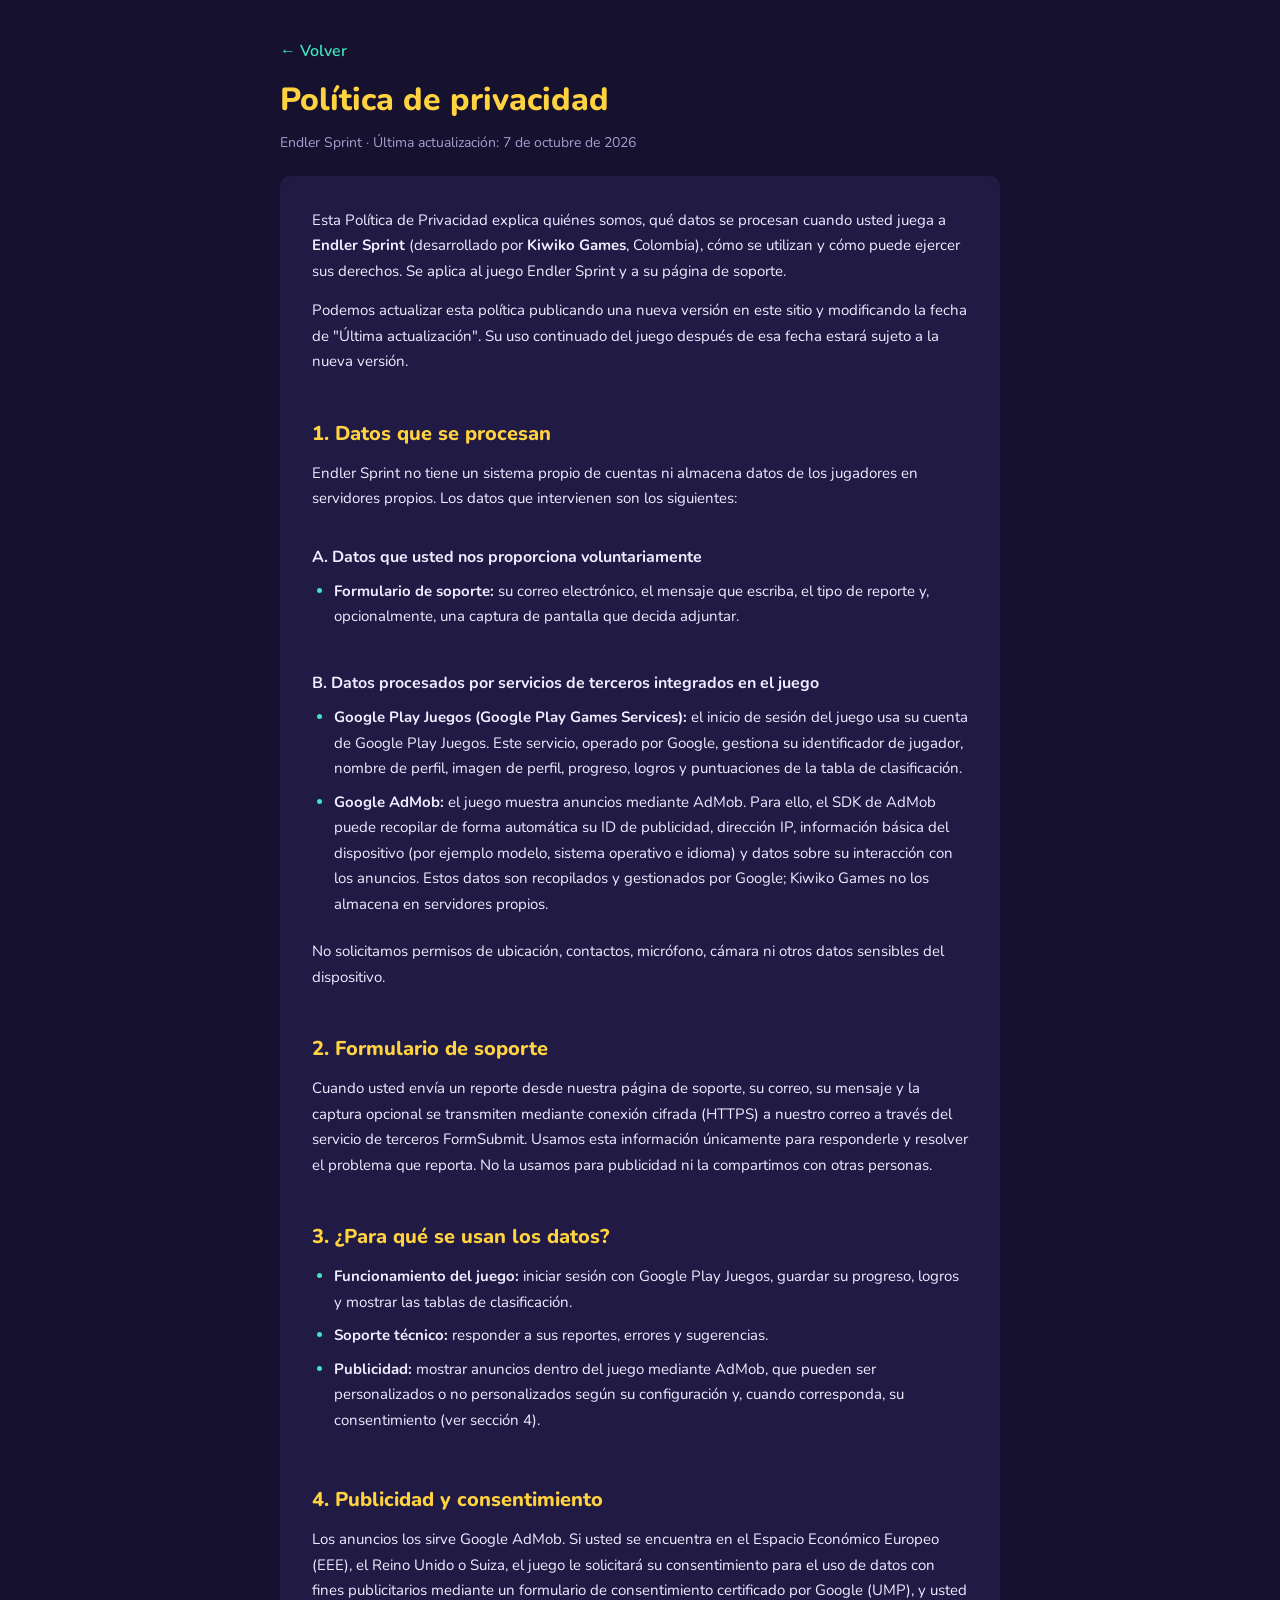
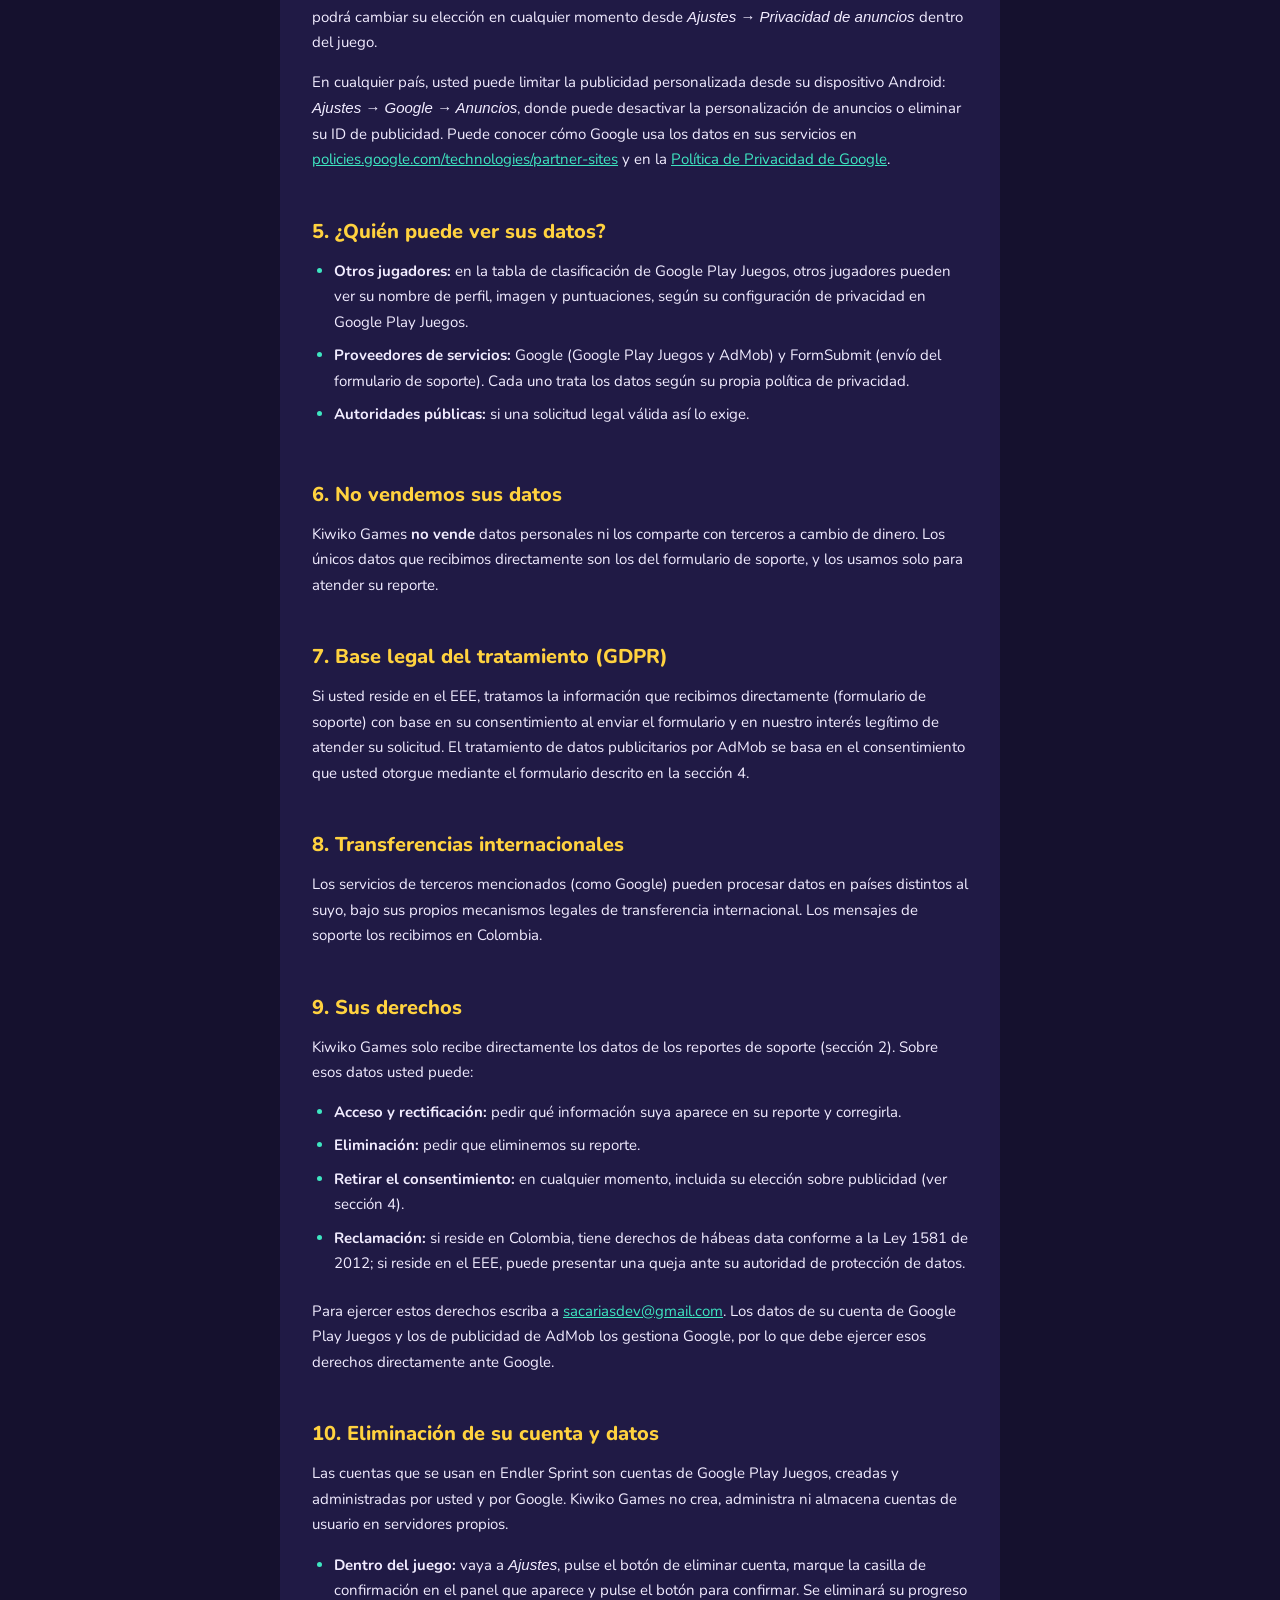
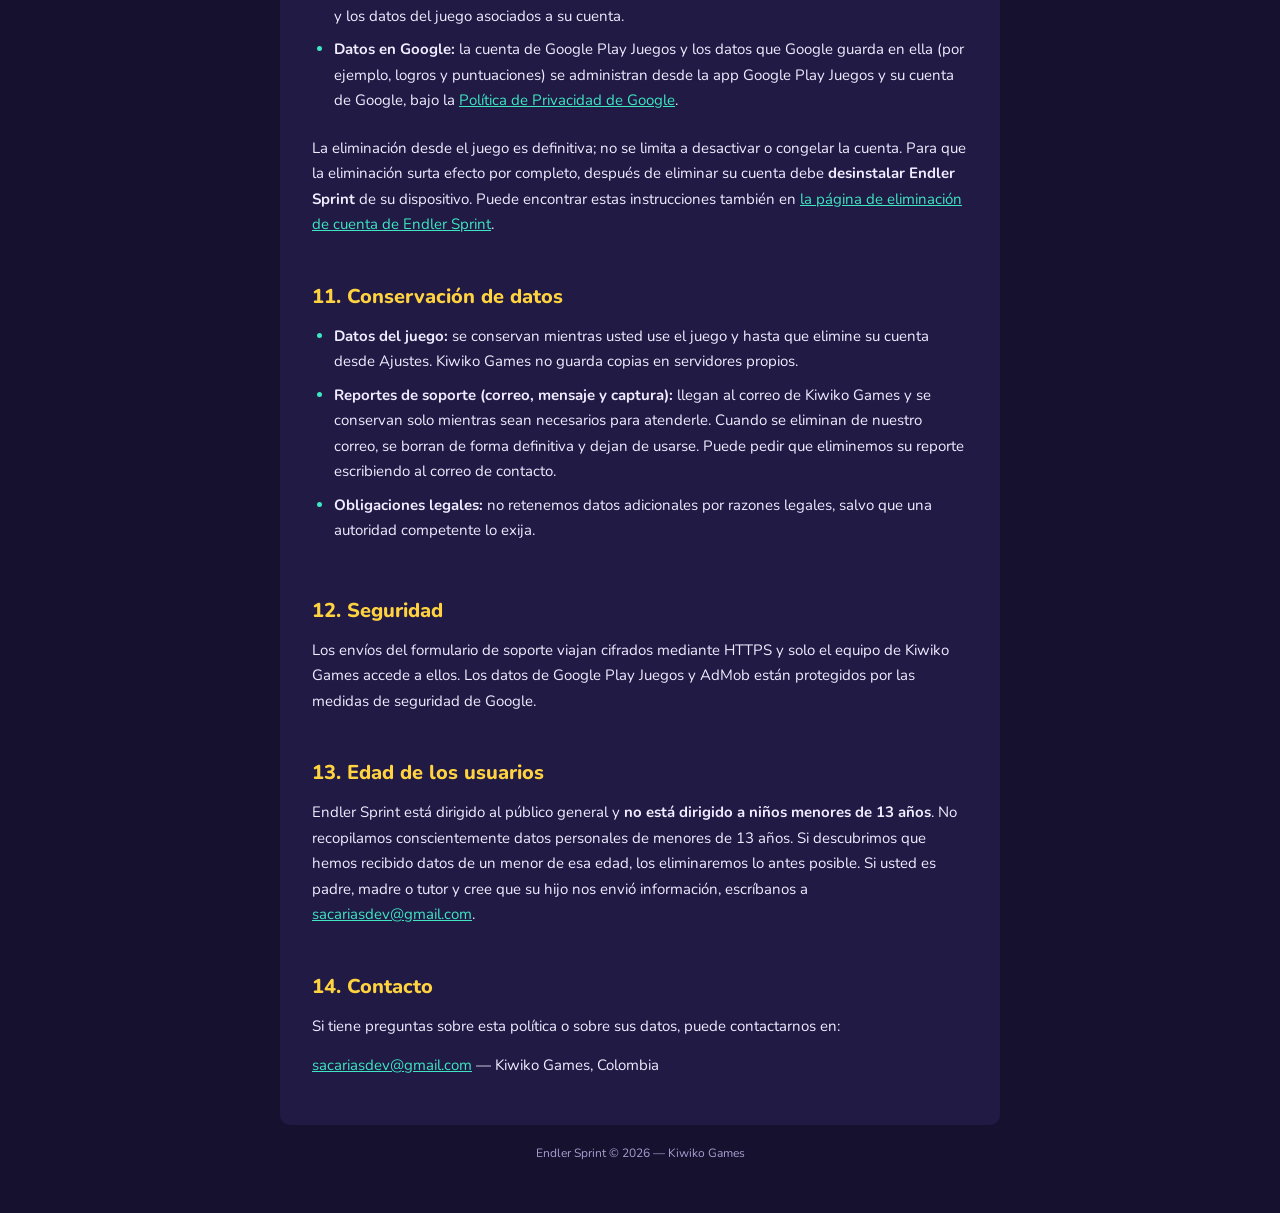
==== commit a1c793b9: "Add files via upload" ====
--- a/privacy.html
+++ b/privacy.html
@@ -45,7 +45,7 @@
       </ul>
 
       <h2>4. Publicidad y consentimiento</h2>
-      <p>Los anuncios los sirve Google AdMob. Si usted se encuentra en el Espacio Económico Europeo (EEE), el Reino Unido o Suiza, el juego le solicitará su consentimiento para el uso de datos con fines publicitarios mediante un formulario de consentimiento certificado por Google (UMP), y usted podrá modificar su elección posteriormente.</p>
+      <p>Los anuncios los sirve Google AdMob. Si usted se encuentra en el Espacio Económico Europeo (EEE), el Reino Unido o Suiza, el juego le solicitará su consentimiento para el uso de datos con fines publicitarios mediante un formulario de consentimiento certificado por Google (UMP), y usted podrá cambiar su elección en cualquier momento desde <em>Ajustes → Privacidad de anuncios</em> dentro del juego.</p>
       <p>En cualquier país, usted puede limitar la publicidad personalizada desde su dispositivo Android: <em>Ajustes → Google → Anuncios</em>, donde puede desactivar la personalización de anuncios o eliminar su ID de publicidad. Puede conocer cómo Google usa los datos en sus servicios en <a href="https://policies.google.com/technologies/partner-sites" target="_blank" rel="noopener">policies.google.com/technologies/partner-sites</a> y en la <a href="https://policies.google.com/privacy" target="_blank" rel="noopener">Política de Privacidad de Google</a>.</p>
 
       <h2>5. ¿Quién puede ver sus datos?</h2>
@@ -80,7 +80,7 @@
         <li><strong>Dentro del juego:</strong> vaya a <em>Ajustes</em>, pulse el botón de eliminar cuenta, marque la casilla de confirmación en el panel que aparece y pulse el botón para confirmar. Se eliminará su progreso y los datos del juego asociados a su cuenta.</li>
         <li><strong>Datos en Google:</strong> la cuenta de Google Play Juegos y los datos que Google guarda en ella (por ejemplo, logros y puntuaciones) se administran desde la app Google Play Juegos y su cuenta de Google, bajo la <a href="https://policies.google.com/privacy" target="_blank" rel="noopener">Política de Privacidad de Google</a>.</li>
       </ul>
-      <p>La eliminación desde el juego es definitiva; no se limita a desactivar o congelar la cuenta. Puede encontrar estas instrucciones también en <a href="eliminar-cuenta.html">la página de eliminación de cuenta de Endler Sprint</a>.</p>
+      <p>La eliminación desde el juego es definitiva; no se limita a desactivar o congelar la cuenta. Para que la eliminación surta efecto por completo, después de eliminar su cuenta debe <strong>desinstalar Endler Sprint</strong> de su dispositivo. Puede encontrar estas instrucciones también en <a href="eliminar-cuenta.html">la página de eliminación de cuenta de Endler Sprint</a>.</p>
 
       <h2>11. Conservación de datos</h2>
       <ul>
